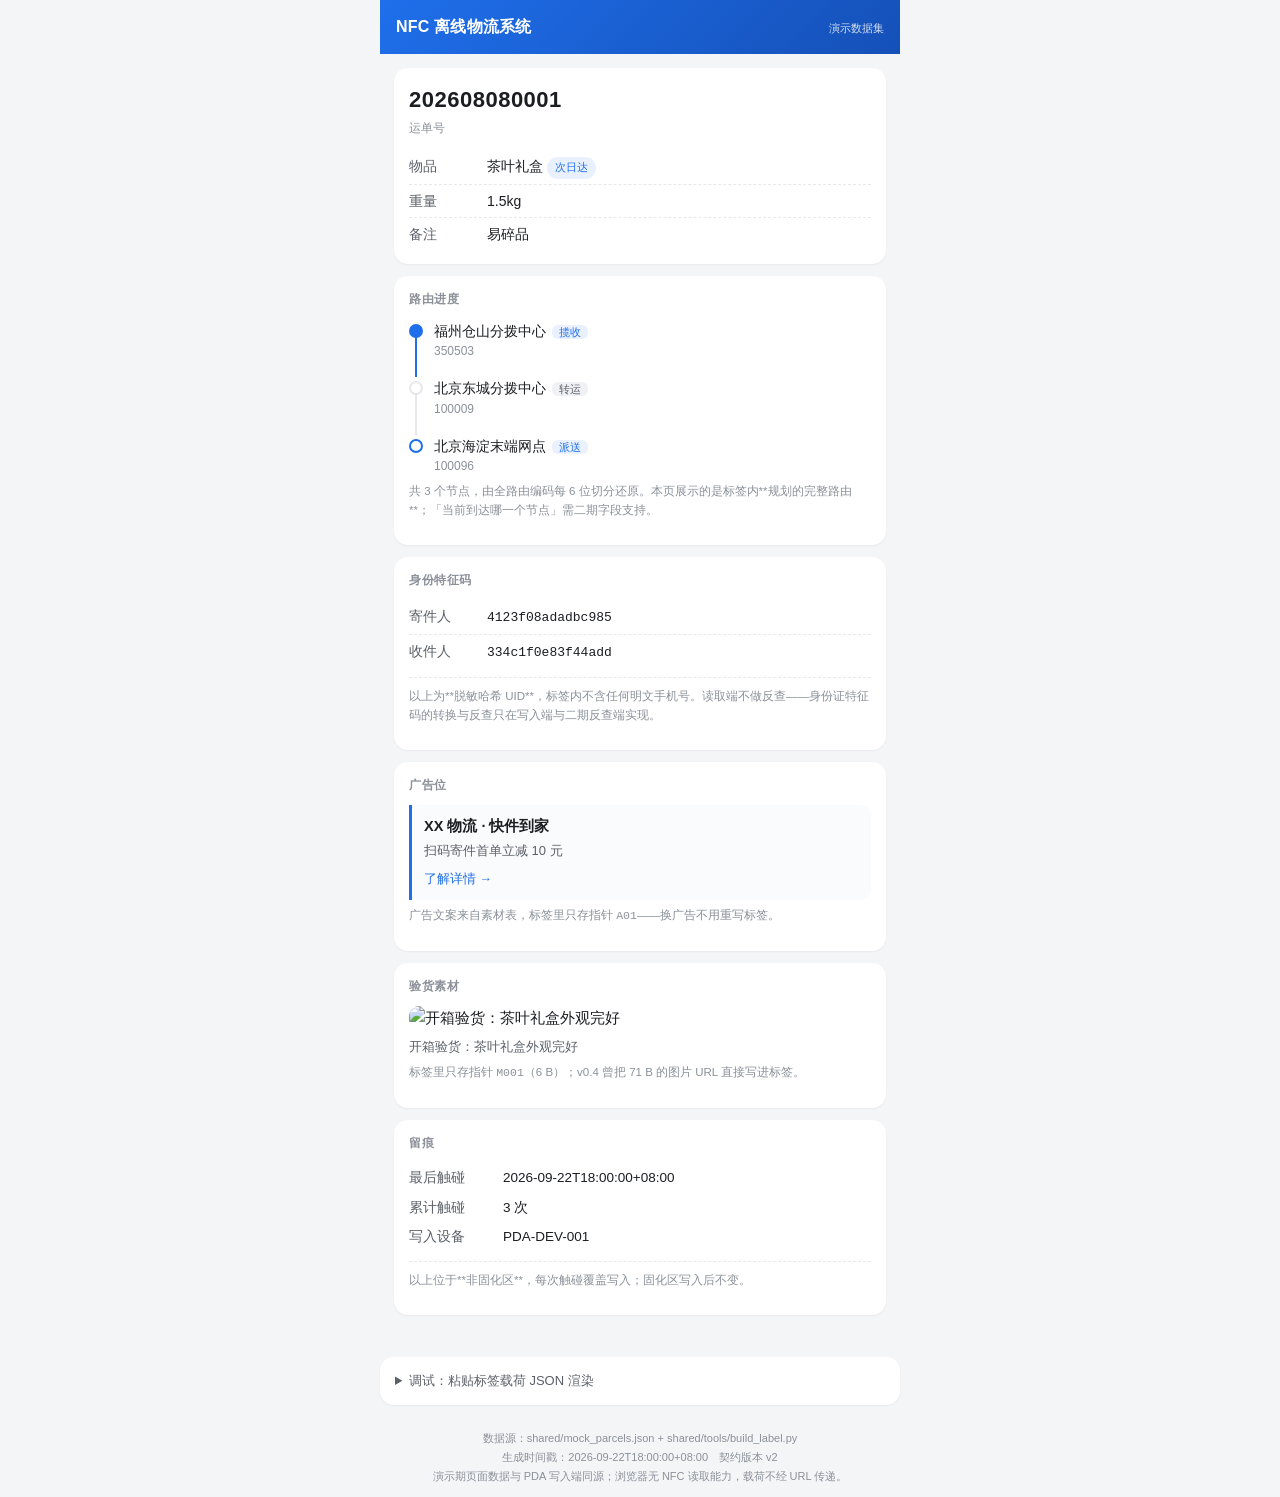
==== index.html @ 6596dbf4 "init" ====
<!DOCTYPE html>
<html lang="zh-CN">
<head>
<meta charset="utf-8">
<meta name="viewport" content="width=device-width, initial-scale=1, viewport-fit=cover">
<title>快件溯源 · NFC-PDA</title>
<!--
  站点根修正。必须放在所有相对 URL 之前，且必须是内联同步脚本。

  为什么需要：D7 定的生产形态是 https://<域名>/p/<运单号>，它由一个 SPA 回退规则
  交给本页（见 deploy/）。但浏览器不知道这件事 —— 在 /p/202608080001 这样的地址下，
  裸相对路径 styles.css / app.js / data/labels.json 会被解析到 **/p/** 下，
  于是每个资源都命中同一条回退规则、拿回一份 HTML（Content-Type: text/html）。
  结果：CSS 不生效、app.js 报语法错、labels.json 的 r.json() 解析失败 ——
  页面在生产形态的 URL 下**什么都渲染不出来**。

  这里把站点根显式算出来写进 <base>，一次性覆盖三种部署形态：
      /p/<运单号>            → /
      /nfc/p/<运单号>        → /nfc/
      /index.html            → /
      file:///…/reader-h5/…  → 同级目录（file:// 兜底路径仍可用）
  这样 index.html、app.js 里的相对路径**一行都不用改**，也不需要构建链（需求 §5.2）。
-->
<script>
(function () {
  var p = location.pathname;
  var i = p.indexOf('/p/');
  var root = i >= 0 ? p.slice(0, i + 1) : p.replace(/[^/]*$/, '');
  document.write('<base href="' + root + '">');
})();
</script>
<link rel="stylesheet" href="styles.css">
</head>
<body>
<div id="app">
  <header class="topbar">
    <div class="topbar-inner">
      <span class="brand">NFC 离线物流系统</span>
      <span class="brand-sub" id="source-badge"></span>
    </div>
  </header>

  <main id="main" class="main">
    <p class="loading">正在加载…</p>
  </main>

  <!-- 真机联调入口：把 PDA 导出的标签载荷贴进来渲染，不必先部署域名 -->
  <section class="card debug" id="debug-box" hidden>
    <details>
      <summary>调试：粘贴标签载荷 JSON 渲染</summary>
      <textarea id="debug-input" placeholder='{"v":"2","t":"pda-iot-label","f":{…},"o":{…}}'
                spellcheck="false" autocomplete="off"></textarea>
      <button id="debug-go" type="button">渲染</button>
      <p class="debug-hint" id="debug-hint"></p>
    </details>
  </section>

  <footer class="foot">
    <span id="foot-meta"></span>
  </footer>
</div>

<!-- file:// 兜底数据（fetch 不可用时回退）。缺失也不影响 http 场景。 -->
<script src="data/embedded.js"></script>
<script src="app.js"></script>
</body>
</html>
---- styles.css ----
/* 快件溯源 H5 —— 移动端优先，零依赖。
   设计约束来自需求 §5.4：信息卡 / 路由进度 / 脱敏 UID / 广告位 / 底部留痕。 */

:root {
  --bg: #f4f5f7;
  --card: #ffffff;
  --ink: #1b1d21;
  --ink-2: #5b6068;
  --ink-3: #8b9099;
  --line: #e6e8ec;
  --brand: #1f6feb;
  --brand-soft: #eaf1fe;
  --ok: #1a7f4b;
  --warn: #9a6400;
  --warn-soft: #fff5e0;
  --err: #b3261e;
  --err-soft: #fdecea;
  --radius: 14px;
}

* { box-sizing: border-box; }

html, body {
  margin: 0;
  padding: 0;
  background: var(--bg);
  color: var(--ink);
  font: 15px/1.6 -apple-system, BlinkMacSystemFont, "PingFang SC", "Hiragino Sans GB",
        "Microsoft YaHei", "Helvetica Neue", Arial, sans-serif;
  -webkit-text-size-adjust: 100%;
}

#app { max-width: 520px; margin: 0 auto; min-height: 100vh; display: flex; flex-direction: column; }

/* ---------- 顶栏 ---------- */
.topbar {
  background: linear-gradient(135deg, #1f6feb, #1550b8);
  color: #fff;
  padding: calc(14px + env(safe-area-inset-top)) 16px 14px;
  position: sticky; top: 0; z-index: 5;
}
.topbar-inner { display: flex; align-items: baseline; justify-content: space-between; gap: 8px; }
.brand { font-size: 16px; font-weight: 600; letter-spacing: .2px; }
.brand-sub { font-size: 11px; opacity: .82; }

.main { flex: 1; padding: 14px 14px 24px; }

/* ---------- 通用卡片 ---------- */
.card {
  background: var(--card);
  border-radius: var(--radius);
  padding: 14px 15px;
  margin-bottom: 12px;
  box-shadow: 0 1px 2px rgba(16, 24, 40, .05);
}
.card-title {
  font-size: 12px; font-weight: 600; letter-spacing: .6px;
  color: var(--ink-3); text-transform: uppercase;
  margin: 0 0 10px;
}

/* ---------- 快件主信息 ---------- */
.hero { text-align: left; }
.hero-no {
  font-size: 22px; font-weight: 700; letter-spacing: .5px;
  font-variant-numeric: tabular-nums; margin: 0 0 2px;
}
.hero-no-label { font-size: 12px; color: var(--ink-3); margin: 0 0 12px; }
.kv { display: flex; gap: 10px; padding: 5px 0; border-top: 1px dashed var(--line); }
.kv:first-of-type { border-top: 0; }
.kv-k { color: var(--ink-2); flex: 0 0 68px; font-size: 14px; }
.kv-v { flex: 1; font-size: 14px; word-break: break-all; }

.tagline {
  display: inline-block; font-size: 11px; padding: 2px 8px; border-radius: 999px;
  background: var(--brand-soft); color: var(--brand); margin-right: 6px;
}

/* ---------- 路由进度 ---------- */
.route { list-style: none; margin: 0; padding: 0; }
.route li { display: flex; gap: 11px; position: relative; padding-bottom: 16px; }
.route li:last-child { padding-bottom: 0; }
/* 竖线：连接各节点圆点 */
.route li:not(:last-child)::before {
  content: ""; position: absolute; left: 6px; top: 16px; bottom: 0;
  width: 2px; background: var(--line);
}
.route li.is-first:not(:last-child)::before,
.route li.is-last::before { background: var(--brand); }
.route li.is-last:not(:last-child)::before { background: var(--line); }
.dot {
  flex: 0 0 14px; width: 14px; height: 14px; border-radius: 50%;
  border: 2px solid var(--line); background: #fff; margin-top: 4px; z-index: 1;
}
.is-first .dot { border-color: var(--brand); background: var(--brand); }
.is-last .dot { border-color: var(--brand); }
.route-body { flex: 1; min-width: 0; }
.route-name { font-size: 14px; font-weight: 500; }
.route-code { font-size: 12px; color: var(--ink-3); font-variant-numeric: tabular-nums; }
.role {
  font-size: 11px; color: var(--ink-2); background: #f0f1f4;
  padding: 1px 7px; border-radius: 6px; margin-left: 6px;
}
.is-first .role { background: var(--brand-soft); color: var(--brand); }
.is-last .role { background: var(--brand-soft); color: var(--brand); }
.route-note { font-size: 11.5px; color: var(--ink-3); margin-top: 6px; }

/* 临时路由：非固化区字段，与规划路由不同，需要显著区分 */
.alert {
  background: var(--warn-soft); border: 1px solid #f0dcae; color: var(--warn);
  border-radius: 10px; padding: 9px 11px; font-size: 13px; margin-top: 10px;
}
.alert b { font-weight: 600; }

/* ---------- 脱敏 UID ---------- */
.uid { font-family: ui-monospace, SFMono-Regular, Menlo, Consolas, monospace; font-size: 13px; }
.privacy-note {
  font-size: 11.5px; color: var(--ink-3); margin-top: 9px;
  padding-top: 9px; border-top: 1px dashed var(--line);
}

/* ---------- 广告位 ---------- */
.ad {
  border-left: 3px solid var(--brand); background: #fafbfd;
  border-radius: 0 10px 10px 0; padding: 10px 12px;
}
.ad-title { font-size: 14.5px; font-weight: 600; }
.ad-body { font-size: 13px; color: var(--ink-2); margin-top: 3px; }
.ad-link {
  display: inline-block; font-size: 12.5px; color: var(--brand);
  margin-top: 7px; text-decoration: none; font-weight: 500;
}
.ad-missing { border-left-color: var(--ink-3); }
.ad-missing .ad-title { color: var(--ink-2); font-weight: 500; }
.material img { max-width: 100%; border-radius: 10px; display: block; }
.material figcaption { font-size: 12.5px; color: var(--ink-2); margin-top: 7px; }

/* ---------- 留痕 ---------- */
.stamp { display: flex; gap: 10px; padding: 4px 0; font-size: 13.5px; }
.stamp-k { color: var(--ink-2); flex: 0 0 84px; }
.stamp-v { flex: 1; font-variant-numeric: tabular-nums; word-break: break-all; }

/* ---------- 状态提示 ---------- */
.notice { border-radius: var(--radius); padding: 16px; margin-bottom: 12px; }
.notice h2 { margin: 0 0 6px; font-size: 16px; }
.notice p { margin: 0; font-size: 13.5px; }
.notice-err { background: var(--err-soft); color: var(--err); }
.notice-warn { background: var(--warn-soft); color: var(--warn); }
.notice-info { background: var(--brand-soft); color: var(--brand); }
.notice code {
  background: rgba(0,0,0,.06); padding: 1px 5px; border-radius: 5px;
  font-family: ui-monospace, Menlo, Consolas, monospace; font-size: 12.5px;
}
.notice ul { margin: 8px 0 0; padding-left: 18px; font-size: 12.5px; }

.foot {
  padding: 12px 16px calc(16px + env(safe-area-inset-bottom));
  font-size: 11px; color: var(--ink-3); text-align: center; line-height: 1.7;
}

/* ---------- 调试面板 ---------- */
.debug { margin-top: 6px; }
.debug summary { font-size: 13px; color: var(--ink-2); cursor: pointer; }
.debug textarea {
  width: 100%; margin-top: 8px; min-height: 130px; padding: 10px;
  border: 1px solid var(--line); border-radius: 10px; resize: vertical;
  font-family: ui-monospace, Menlo, Consolas, monospace; font-size: 12px;
  background: #fbfbfc; color: var(--ink);
}
.debug button {
  margin-top: 8px; padding: 9px 16px; border: 0; border-radius: 9px;
  background: var(--brand); color: #fff; font-size: 14px; font-weight: 500;
}
.debug-hint { font-size: 12px; color: var(--ink-3); margin-top: 7px; }
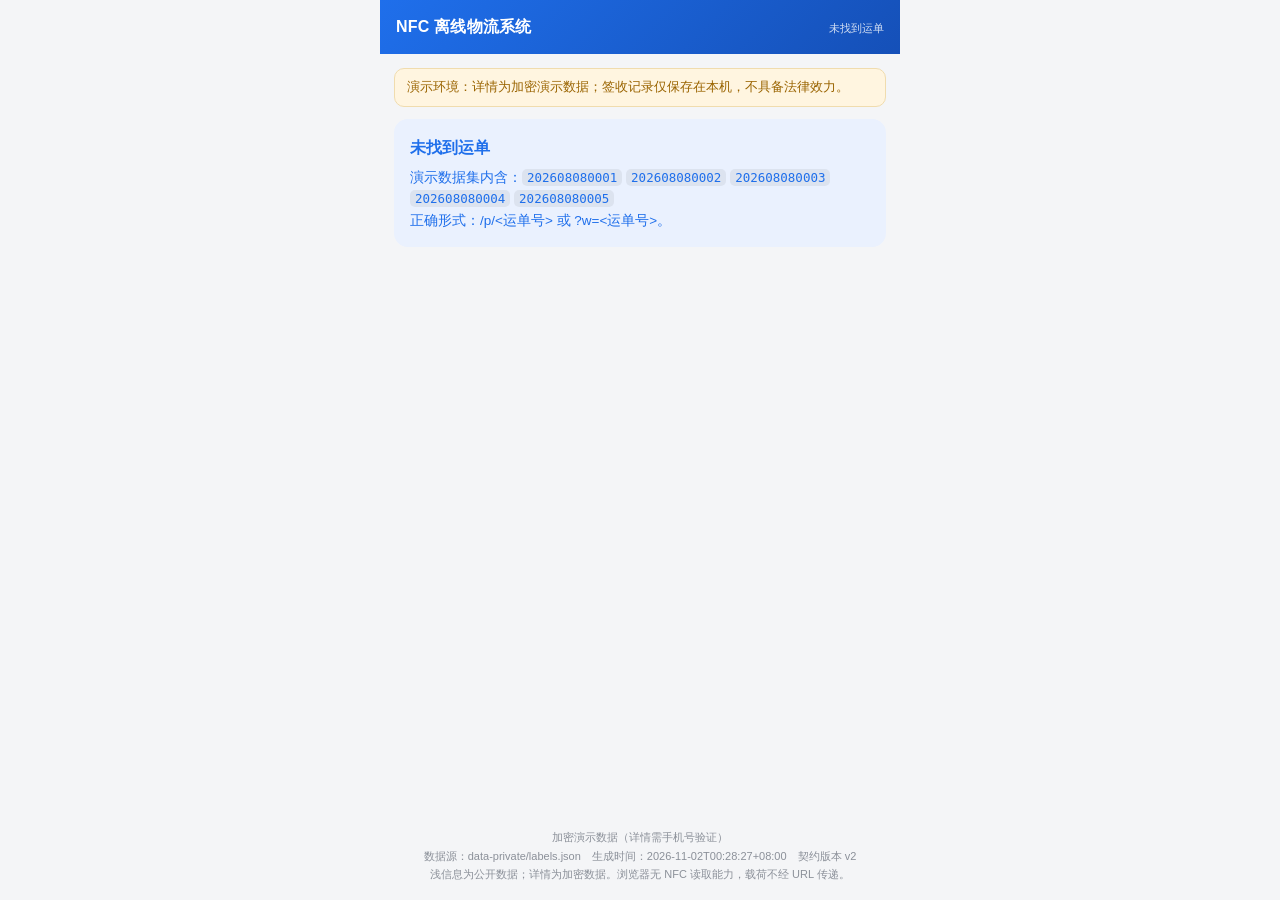
==== commit a4537017: "feat(sign): index 改为手机号验证后查看详情" ====
--- a/index.html
+++ b/index.html
@@ -3,20 +3,23 @@
 <head>
 <meta charset="utf-8">
 <meta name="viewport" content="width=device-width, initial-scale=1, viewport-fit=cover">
-<title>快件溯源 · NFC-PDA</title>
+<title>快件签收 · NFC-PDA</title>
 <!--
   站点根修正。必须放在所有相对 URL 之前，且必须是内联同步脚本。
 
-  为什么需要：D7 定的生产形态是 https://<域名>/p/<运单号>，它由一个 SPA 回退规则
-  交给本页（见 deploy/）。但浏览器不知道这件事 —— 在 /p/202608080001 这样的地址下，
+  为什么需要：D7 定的形态是 https://<域名>/p/<运单号>（由 SPA 回退规则或部署仓库的
+  404.html 交给本页）；当前演示部署是 GitHub Pages 项目页，正式形态为
+  https://automan99.github.io/public-index/index.html?w=<运单号>。浏览器不知道
+  「/p/202608080001 其实是站点根的那张页面」—— 在 /p/202608080001 这样的地址下，
   裸相对路径 styles.css / app.js / data/labels.json 会被解析到 **/p/** 下，
   于是每个资源都命中同一条回退规则、拿回一份 HTML（Content-Type: text/html）。
   结果：CSS 不生效、app.js 报语法错、labels.json 的 r.json() 解析失败 ——
   页面在生产形态的 URL 下**什么都渲染不出来**。
 
-  这里把站点根显式算出来写进 <base>，一次性覆盖三种部署形态：
+  这里把站点根显式算出来写进 <base>，一次性覆盖各种部署形态：
       /p/<运单号>            → /
       /nfc/p/<运单号>        → /nfc/
+      /public-index/index.html → /public-index/
       /index.html            → /
       file:///…/reader-h5/…  → 同级目录（file:// 兜底路径仍可用）
   这样 index.html、app.js 里的相对路径**一行都不用改**，也不需要构建链（需求 §5.2）。
@@ -62,6 +65,7 @@
 
 <!-- file:// 兜底数据（fetch 不可用时回退）。缺失也不影响 http 场景。 -->
 <script src="data/embedded.js"></script>
+<script src="sign-api.js"></script>
 <script src="app.js"></script>
 </body>
 </html>
--- a/styles.css
+++ b/styles.css
@@ -132,6 +132,15 @@
 }
 .ad-missing { border-left-color: var(--ink-3); }
 .ad-missing .ad-title { color: var(--ink-2); font-weight: 500; }
+
+/* 广告落地页（ad.html）：同一份素材表，单页看一条广告 */
+.ad-landing .ad-title { font-size: 19px; }
+.ad-landing .ad-body { font-size: 14px; margin-top: 6px; }
+.ad-back {
+  width: 100%; padding: 10px; border: 1px solid var(--line); border-radius: 10px;
+  background: #fff; color: var(--brand); font-size: 14px; font-weight: 500;
+  font-family: inherit; cursor: pointer;
+}
 .material img { max-width: 100%; border-radius: 10px; display: block; }
 .material figcaption { font-size: 12.5px; color: var(--ink-2); margin-top: 7px; }
 
@@ -172,3 +181,91 @@
   background: var(--brand); color: #fff; font-size: 14px; font-weight: 500;
 }
 .debug-hint { font-size: 12px; color: var(--ink-3); margin-top: 7px; }
+
+/* ---------- 演示横幅（所有状态常驻） ---------- */
+.demo-banner {
+  background: var(--warn-soft);
+  border: 1px solid #f0dcae;
+  color: var(--warn);
+  border-radius: 10px;
+  padding: 9px 12px;
+  font-size: 12.5px;
+  line-height: 1.55;
+  margin-bottom: 12px;
+}
+
+/* ---------- 手机号门禁 ---------- */
+.gate-card { overflow-wrap: anywhere; }
+.phone-mask {
+  font-size: 22px;
+  font-weight: 700;
+  letter-spacing: 1px;
+  font-variant-numeric: tabular-nums;
+  margin: 2px 0 4px;
+}
+.phone-hint { font-size: 13px; color: var(--ink-2); margin: 0 0 12px; }
+.phone-form { display: flex; flex-direction: column; gap: 10px; }
+.phone-input {
+  width: 100%;
+  min-height: 48px;
+  padding: 10px 12px;
+  border: 1px solid var(--line);
+  border-radius: 10px;
+  background: #fff;
+  color: var(--ink);
+  font-family: inherit;
+  font-size: 17px;               /* ≥16px：避免 iOS 聚焦自动缩放 */
+  letter-spacing: .5px;
+  font-variant-numeric: tabular-nums;
+}
+.phone-input:focus { border-color: var(--brand); outline: 2px solid var(--brand-soft); }
+.phone-input:disabled { background: #f7f8fa; color: var(--ink-3); }
+.verify-btn {
+  width: 100%;
+  min-height: 48px;
+  border: 0;
+  border-radius: 10px;
+  background: var(--brand);
+  color: #fff;
+  font-family: inherit;
+  font-size: 16px;
+  font-weight: 600;
+  cursor: pointer;
+}
+.verify-btn:disabled { opacity: .55; cursor: not-allowed; }
+.gate-error { color: var(--err); font-size: 13px; margin: 10px 0 0; }
+.gate-error:empty { display: none; }
+.lockout {
+  background: var(--err-soft);
+  color: var(--err);
+  border-radius: 10px;
+  padding: 9px 11px;
+  font-size: 13px;
+  margin-top: 10px;
+}
+.lockout[hidden] { display: none; }
+
+/* ---------- 本机状态 / 已验证标识 ---------- */
+.status-pill {
+  display: inline-flex;
+  align-items: center;
+  background: var(--brand-soft);
+  color: var(--brand);
+  border-radius: 999px;
+  padding: 4px 10px;
+  font-size: 12px;
+  font-weight: 500;
+  max-width: 100%;
+  margin-bottom: 10px;
+}
+.verified-badge {
+  display: inline-flex;
+  align-items: center;
+  background: #e8f5ee;
+  color: var(--ok);
+  border-radius: 999px;
+  padding: 4px 10px;
+  font-size: 12px;
+  font-weight: 600;
+  margin-bottom: 10px;
+}
